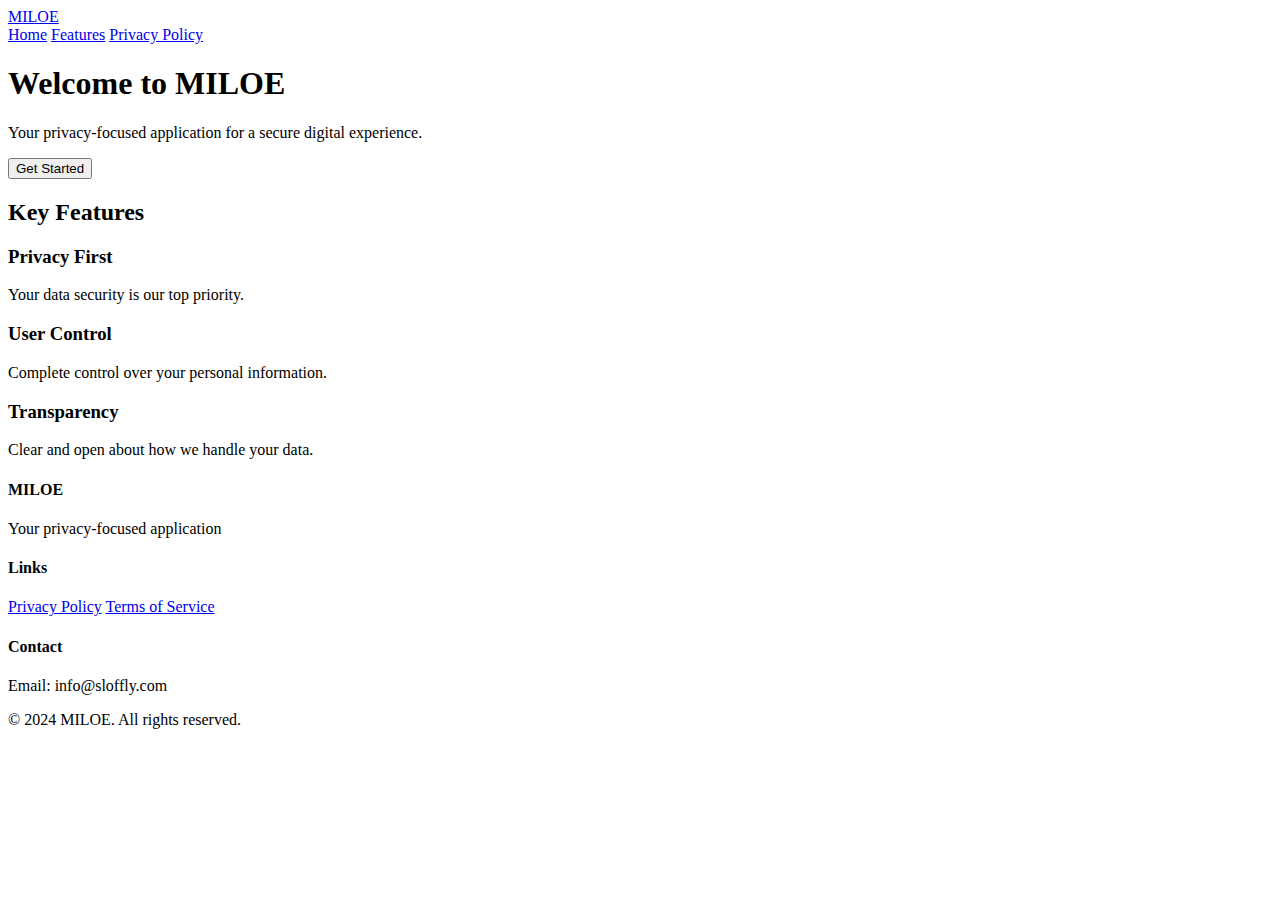
==== index.html @ 0e114477 "1" ====
<!DOCTYPE html>
<html lang="en">
<head>
    <meta charset="UTF-8">
    <meta name="viewport" content="width=device-width, initial-scale=1.0">
    <meta name="description" content="MILOE - Your Privacy-Focused Application">
    <title>MILOE</title>
    
    <!-- Favicon -->
    <link rel="icon" type="image/png" href="favicon.png">
    
    <!-- CSS -->
    <link rel="stylesheet" href="styles.css">
    
    <!-- Fonts -->
    <link rel="preconnect" href="https://fonts.googleapis.com">
    <link rel="preconnect" href="https://fonts.gstatic.com" crossorigin>
    <link href="https://fonts.googleapis.com/css2?family=Inter:wght@400;500;600;700&display=swap" rel="stylesheet">
</head>
<body>
    <div id="app">
        <!-- Navigation -->
        <nav class="navbar">
            <div class="container">
                <a href="/" class="logo">MILOE</a>
                <div class="nav-links">
                    <a href="/" class="active">Home</a>
                    <a href="/features">Features</a>
                    <a href="/privacy-policy.html">Privacy Policy</a>
                </div>
            </div>
        </nav>

        <!-- Main Content -->
        <main>
            <section class="hero">
                <div class="container">
                    <h1>Welcome to MILOE</h1>
                    <p>Your privacy-focused application for a secure digital experience.</p>
                    <button class="cta-button">Get Started</button>
                </div>
            </section>

            <section class="features">
                <div class="container">
                    <h2>Key Features</h2>
                    <div class="feature-grid">
                        <div class="feature-card">
                            <h3>Privacy First</h3>
                            <p>Your data security is our top priority.</p>
                        </div>
                        <div class="feature-card">
                            <h3>User Control</h3>
                            <p>Complete control over your personal information.</p>
                        </div>
                        <div class="feature-card">
                            <h3>Transparency</h3>
                            <p>Clear and open about how we handle your data.</p>
                        </div>
                    </div>
                </div>
            </section>
        </main>

        <!-- Footer -->
        <footer>
            <div class="container">
                <div class="footer-content">
                    <div class="footer-section">
                        <h4>MILOE</h4>
                        <p>Your privacy-focused application</p>
                    </div>
                    <div class="footer-section">
                        <h4>Links</h4>
                        <a href="/privacy-policy.html">Privacy Policy</a>
                        <a href="/terms">Terms of Service</a>
                    </div>
                    <div class="footer-section">
                        <h4>Contact</h4>
                        <p>Email: info@sloffly.com</p>
                    </div>
                </div>
                <div class="footer-bottom">
                    <p>&copy; 2024 MILOE. All rights reserved.</p>
                </div>
            </div>
        </footer>
    </div>

    <!-- JavaScript -->
    <script src="app.js"></script>
</body>
</html>
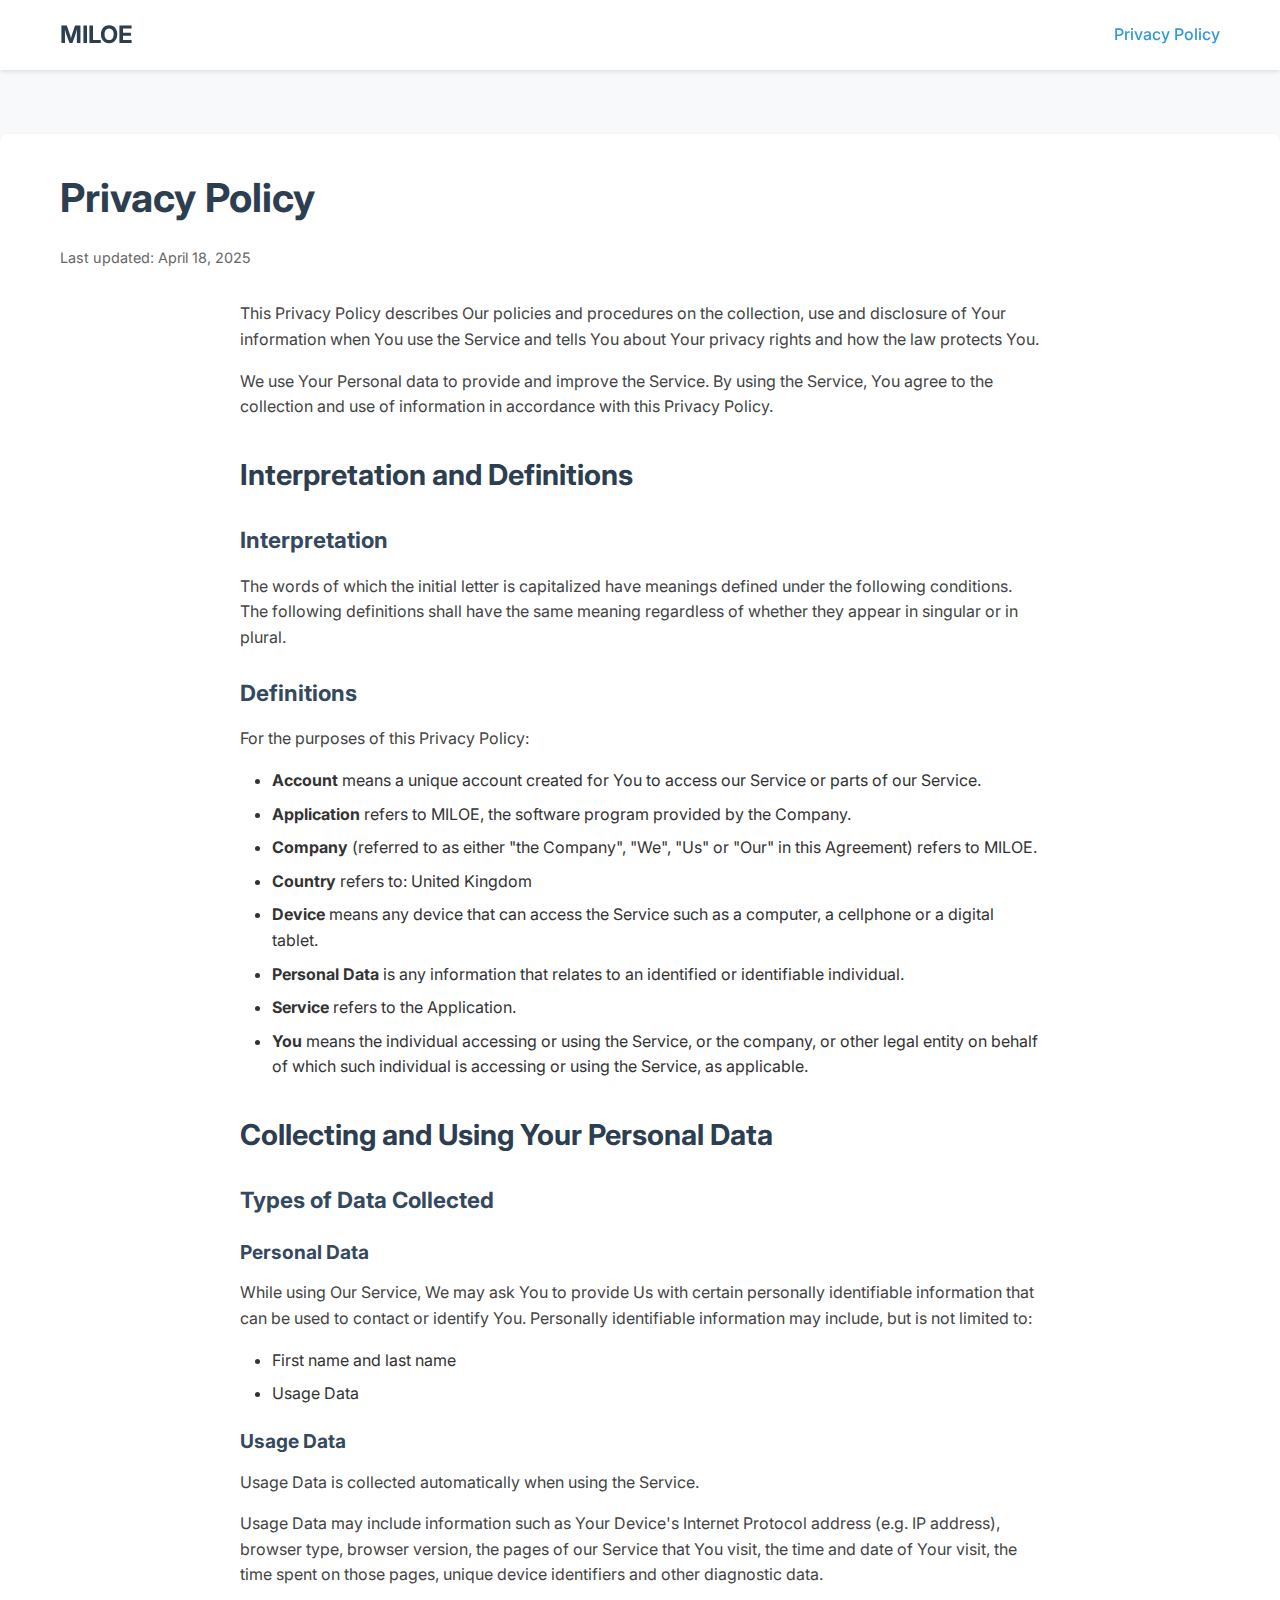
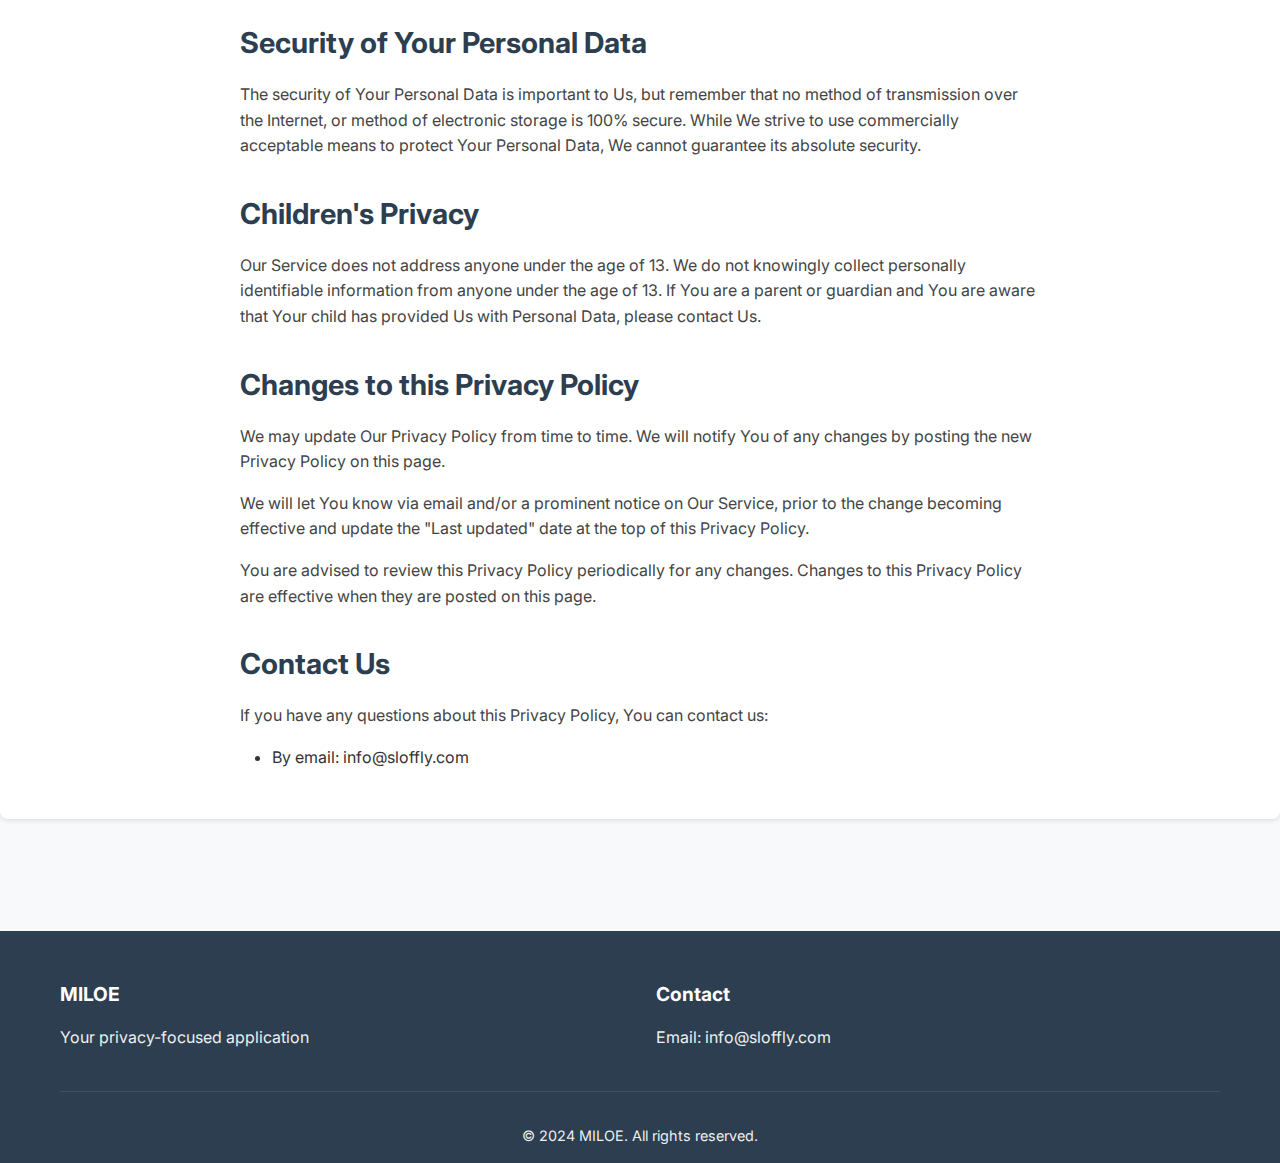
==== commit 1953c0f5: "1" ====
--- a/index.html
+++ b/index.html
@@ -3,8 +3,8 @@
 <head>
     <meta charset="UTF-8">
     <meta name="viewport" content="width=device-width, initial-scale=1.0">
-    <meta name="description" content="MILOE - Your Privacy-Focused Application">
-    <title>MILOE</title>
+    <meta name="description" content="MILOE Privacy Policy - Your privacy is our priority">
+    <title>MILOE - Privacy Policy</title>
     
     <!-- Favicon -->
     <link rel="icon" type="image/png" href="favicon.png">
@@ -24,39 +24,69 @@
             <div class="container">
                 <a href="/" class="logo">MILOE</a>
                 <div class="nav-links">
-                    <a href="/" class="active">Home</a>
-                    <a href="/features">Features</a>
-                    <a href="/privacy-policy.html">Privacy Policy</a>
+                    <a href="#privacy-policy" class="active">Privacy Policy</a>
                 </div>
             </div>
         </nav>
 
         <!-- Main Content -->
         <main>
-            <section class="hero">
+            <section id="privacy-policy" class="privacy-policy">
                 <div class="container">
-                    <h1>Welcome to MILOE</h1>
-                    <p>Your privacy-focused application for a secure digital experience.</p>
-                    <button class="cta-button">Get Started</button>
-                </div>
-            </section>
+                    <h1>Privacy Policy</h1>
+                    <p class="last-updated">Last updated: April 18, 2025</p>
+                    
+                    <div class="policy-content">
+                        <p>This Privacy Policy describes Our policies and procedures on the collection, use and disclosure of Your information when You use the Service and tells You about Your privacy rights and how the law protects You.</p>
+                        
+                        <p>We use Your Personal data to provide and improve the Service. By using the Service, You agree to the collection and use of information in accordance with this Privacy Policy.</p>
 
-            <section class="features">
-                <div class="container">
-                    <h2>Key Features</h2>
-                    <div class="feature-grid">
-                        <div class="feature-card">
-                            <h3>Privacy First</h3>
-                            <p>Your data security is our top priority.</p>
-                        </div>
-                        <div class="feature-card">
-                            <h3>User Control</h3>
-                            <p>Complete control over your personal information.</p>
-                        </div>
-                        <div class="feature-card">
-                            <h3>Transparency</h3>
-                            <p>Clear and open about how we handle your data.</p>
-                        </div>
+                        <h2>Interpretation and Definitions</h2>
+                        <h3>Interpretation</h3>
+                        <p>The words of which the initial letter is capitalized have meanings defined under the following conditions. The following definitions shall have the same meaning regardless of whether they appear in singular or in plural.</p>
+
+                        <h3>Definitions</h3>
+                        <p>For the purposes of this Privacy Policy:</p>
+                        <ul>
+                            <li><strong>Account</strong> means a unique account created for You to access our Service or parts of our Service.</li>
+                            <li><strong>Application</strong> refers to MILOE, the software program provided by the Company.</li>
+                            <li><strong>Company</strong> (referred to as either "the Company", "We", "Us" or "Our" in this Agreement) refers to MILOE.</li>
+                            <li><strong>Country</strong> refers to: United Kingdom</li>
+                            <li><strong>Device</strong> means any device that can access the Service such as a computer, a cellphone or a digital tablet.</li>
+                            <li><strong>Personal Data</strong> is any information that relates to an identified or identifiable individual.</li>
+                            <li><strong>Service</strong> refers to the Application.</li>
+                            <li><strong>You</strong> means the individual accessing or using the Service, or the company, or other legal entity on behalf of which such individual is accessing or using the Service, as applicable.</li>
+                        </ul>
+
+                        <h2>Collecting and Using Your Personal Data</h2>
+                        <h3>Types of Data Collected</h3>
+                        <h4>Personal Data</h4>
+                        <p>While using Our Service, We may ask You to provide Us with certain personally identifiable information that can be used to contact or identify You. Personally identifiable information may include, but is not limited to:</p>
+                        <ul>
+                            <li>First name and last name</li>
+                            <li>Usage Data</li>
+                        </ul>
+
+                        <h4>Usage Data</h4>
+                        <p>Usage Data is collected automatically when using the Service.</p>
+                        <p>Usage Data may include information such as Your Device's Internet Protocol address (e.g. IP address), browser type, browser version, the pages of our Service that You visit, the time and date of Your visit, the time spent on those pages, unique device identifiers and other diagnostic data.</p>
+
+                        <h2>Security of Your Personal Data</h2>
+                        <p>The security of Your Personal Data is important to Us, but remember that no method of transmission over the Internet, or method of electronic storage is 100% secure. While We strive to use commercially acceptable means to protect Your Personal Data, We cannot guarantee its absolute security.</p>
+
+                        <h2>Children's Privacy</h2>
+                        <p>Our Service does not address anyone under the age of 13. We do not knowingly collect personally identifiable information from anyone under the age of 13. If You are a parent or guardian and You are aware that Your child has provided Us with Personal Data, please contact Us.</p>
+
+                        <h2>Changes to this Privacy Policy</h2>
+                        <p>We may update Our Privacy Policy from time to time. We will notify You of any changes by posting the new Privacy Policy on this page.</p>
+                        <p>We will let You know via email and/or a prominent notice on Our Service, prior to the change becoming effective and update the "Last updated" date at the top of this Privacy Policy.</p>
+                        <p>You are advised to review this Privacy Policy periodically for any changes. Changes to this Privacy Policy are effective when they are posted on this page.</p>
+
+                        <h2>Contact Us</h2>
+                        <p>If you have any questions about this Privacy Policy, You can contact us:</p>
+                        <ul>
+                            <li>By email: info@sloffly.com</li>
+                        </ul>
                     </div>
                 </div>
             </section>
@@ -69,11 +99,6 @@
                     <div class="footer-section">
                         <h4>MILOE</h4>
                         <p>Your privacy-focused application</p>
-                    </div>
-                    <div class="footer-section">
-                        <h4>Links</h4>
-                        <a href="/privacy-policy.html">Privacy Policy</a>
-                        <a href="/terms">Terms of Service</a>
                     </div>
                     <div class="footer-section">
                         <h4>Contact</h4>
--- a/styles.css
+++ b/styles.css
@@ -0,0 +1,203 @@
+/* Reset and Base Styles */
+* {
+    margin: 0;
+    padding: 0;
+    box-sizing: border-box;
+}
+
+body {
+    font-family: 'Inter', sans-serif;
+    line-height: 1.6;
+    color: #333;
+    background-color: #f8f9fa;
+}
+
+.container {
+    max-width: 1200px;
+    margin: 0 auto;
+    padding: 0 20px;
+}
+
+/* Navigation */
+.navbar {
+    background-color: #fff;
+    box-shadow: 0 2px 4px rgba(0, 0, 0, 0.1);
+    padding: 1rem 0;
+    position: sticky;
+    top: 0;
+    z-index: 1000;
+}
+
+.navbar .container {
+    display: flex;
+    justify-content: space-between;
+    align-items: center;
+}
+
+.logo {
+    font-size: 1.5rem;
+    font-weight: 700;
+    color: #2c3e50;
+    text-decoration: none;
+}
+
+.nav-links {
+    display: flex;
+    gap: 2rem;
+}
+
+.nav-links a {
+    color: #2c3e50;
+    text-decoration: none;
+    font-weight: 500;
+    transition: color 0.3s ease;
+}
+
+.nav-links a:hover,
+.nav-links a.active {
+    color: #3498db;
+}
+
+/* Main Content */
+main {
+    padding: 2rem 0;
+}
+
+.privacy-policy {
+    background-color: #fff;
+    border-radius: 8px;
+    box-shadow: 0 2px 4px rgba(0, 0, 0, 0.1);
+    padding: 2rem;
+    margin: 2rem 0;
+}
+
+.privacy-policy h1 {
+    color: #2c3e50;
+    margin-bottom: 1rem;
+    font-size: 2.5rem;
+}
+
+.last-updated {
+    color: #666;
+    margin-bottom: 2rem;
+    font-size: 0.9rem;
+}
+
+.policy-content {
+    max-width: 800px;
+    margin: 0 auto;
+}
+
+.policy-content h2 {
+    color: #2c3e50;
+    margin: 2rem 0 1rem;
+    font-size: 1.8rem;
+}
+
+.policy-content h3 {
+    color: #34495e;
+    margin: 1.5rem 0 1rem;
+    font-size: 1.4rem;
+}
+
+.policy-content h4 {
+    color: #34495e;
+    margin: 1.2rem 0 0.8rem;
+    font-size: 1.2rem;
+}
+
+.policy-content p {
+    margin-bottom: 1rem;
+    color: #444;
+}
+
+.policy-content ul {
+    margin: 1rem 0;
+    padding-left: 2rem;
+}
+
+.policy-content li {
+    margin-bottom: 0.5rem;
+}
+
+/* Footer */
+footer {
+    background-color: #2c3e50;
+    color: #fff;
+    padding: 3rem 0 1rem;
+    margin-top: 3rem;
+}
+
+.footer-content {
+    display: grid;
+    grid-template-columns: repeat(auto-fit, minmax(250px, 1fr));
+    gap: 2rem;
+    margin-bottom: 2rem;
+}
+
+.footer-section h4 {
+    color: #fff;
+    margin-bottom: 1rem;
+    font-size: 1.2rem;
+}
+
+.footer-section p {
+    color: #ecf0f1;
+    margin-bottom: 0.5rem;
+}
+
+.footer-section a {
+    color: #ecf0f1;
+    text-decoration: none;
+    display: block;
+    margin-bottom: 0.5rem;
+}
+
+.footer-section a:hover {
+    color: #3498db;
+}
+
+.footer-bottom {
+    text-align: center;
+    padding-top: 2rem;
+    border-top: 1px solid rgba(255, 255, 255, 0.1);
+}
+
+.footer-bottom p {
+    color: #ecf0f1;
+    font-size: 0.9rem;
+}
+
+/* Responsive Design */
+@media (max-width: 768px) {
+    .navbar .container {
+        flex-direction: column;
+        gap: 1rem;
+    }
+
+    .nav-links {
+        flex-direction: column;
+        align-items: center;
+        gap: 1rem;
+    }
+
+    .privacy-policy {
+        padding: 1.5rem;
+    }
+
+    .privacy-policy h1 {
+        font-size: 2rem;
+    }
+
+    .policy-content h2 {
+        font-size: 1.5rem;
+    }
+
+    .policy-content h3 {
+        font-size: 1.2rem;
+    }
+
+    .footer-content {
+        grid-template-columns: 1fr;
+    }
+} 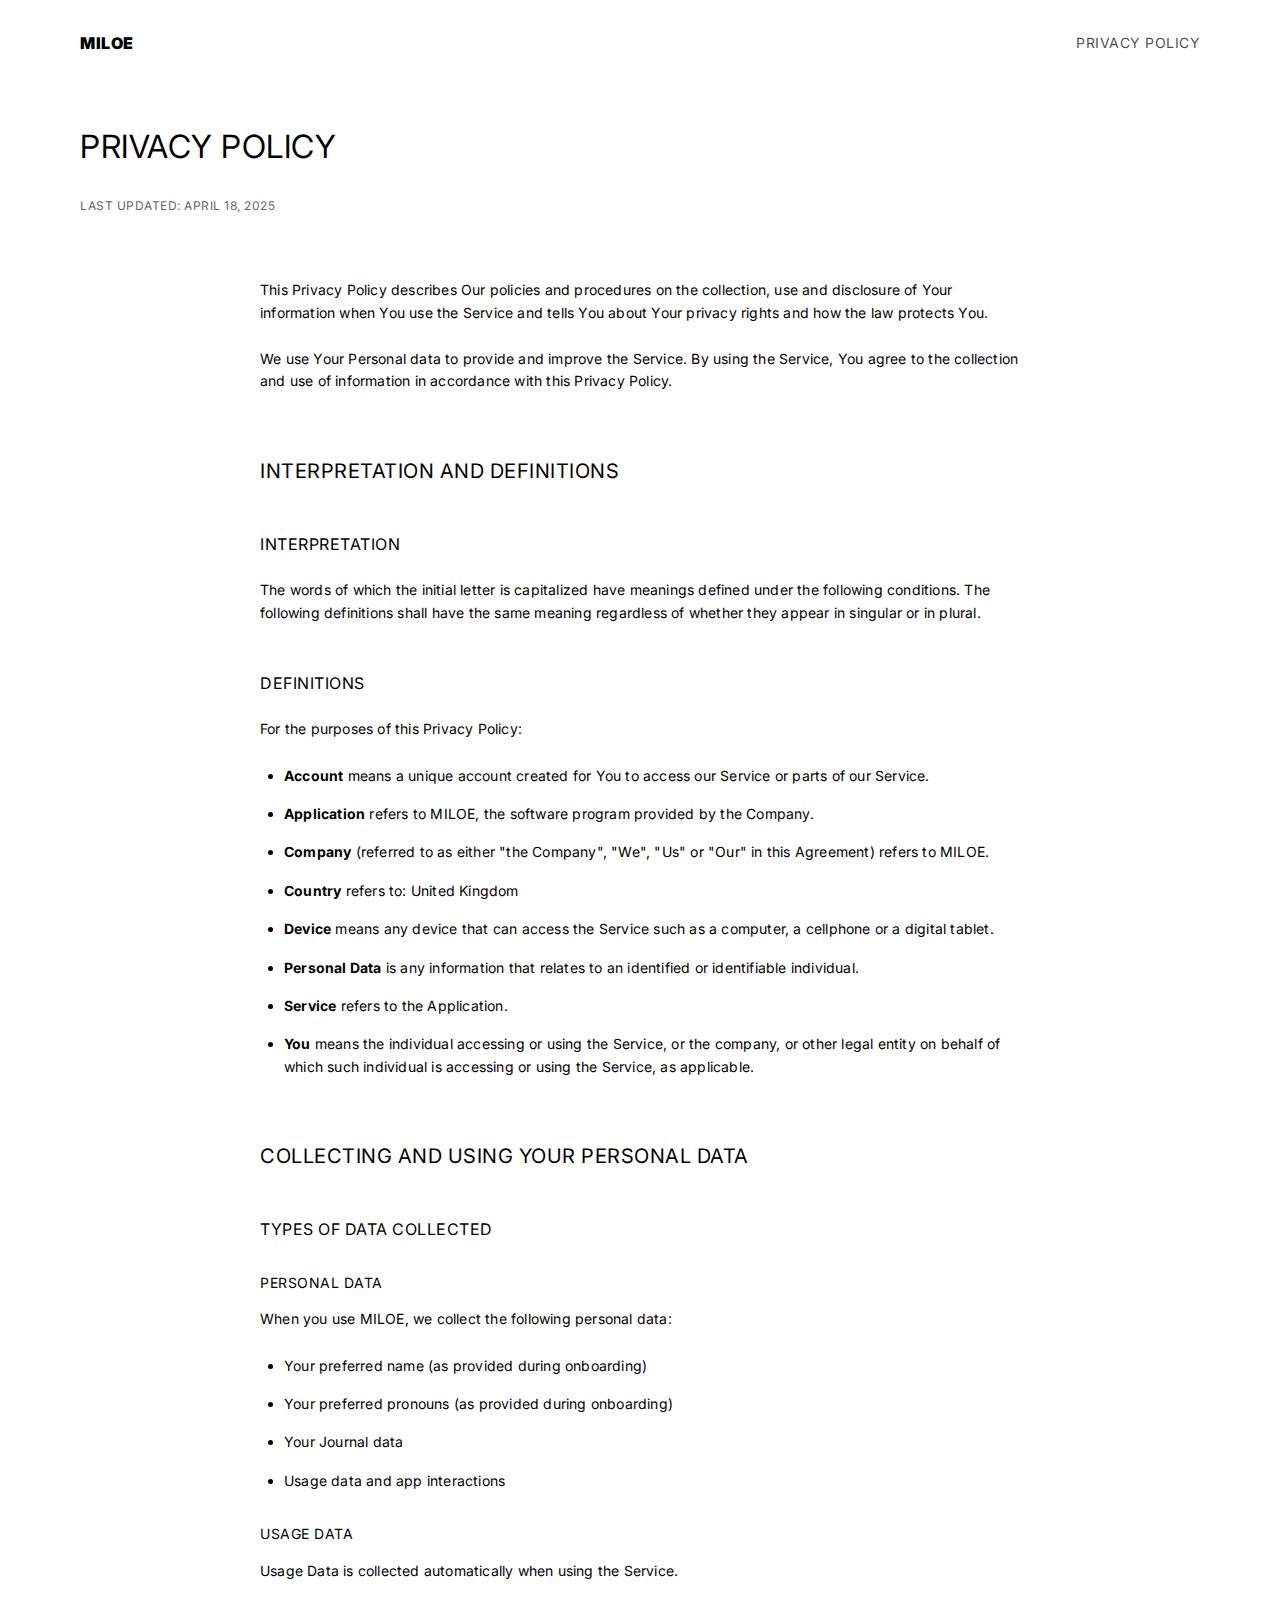
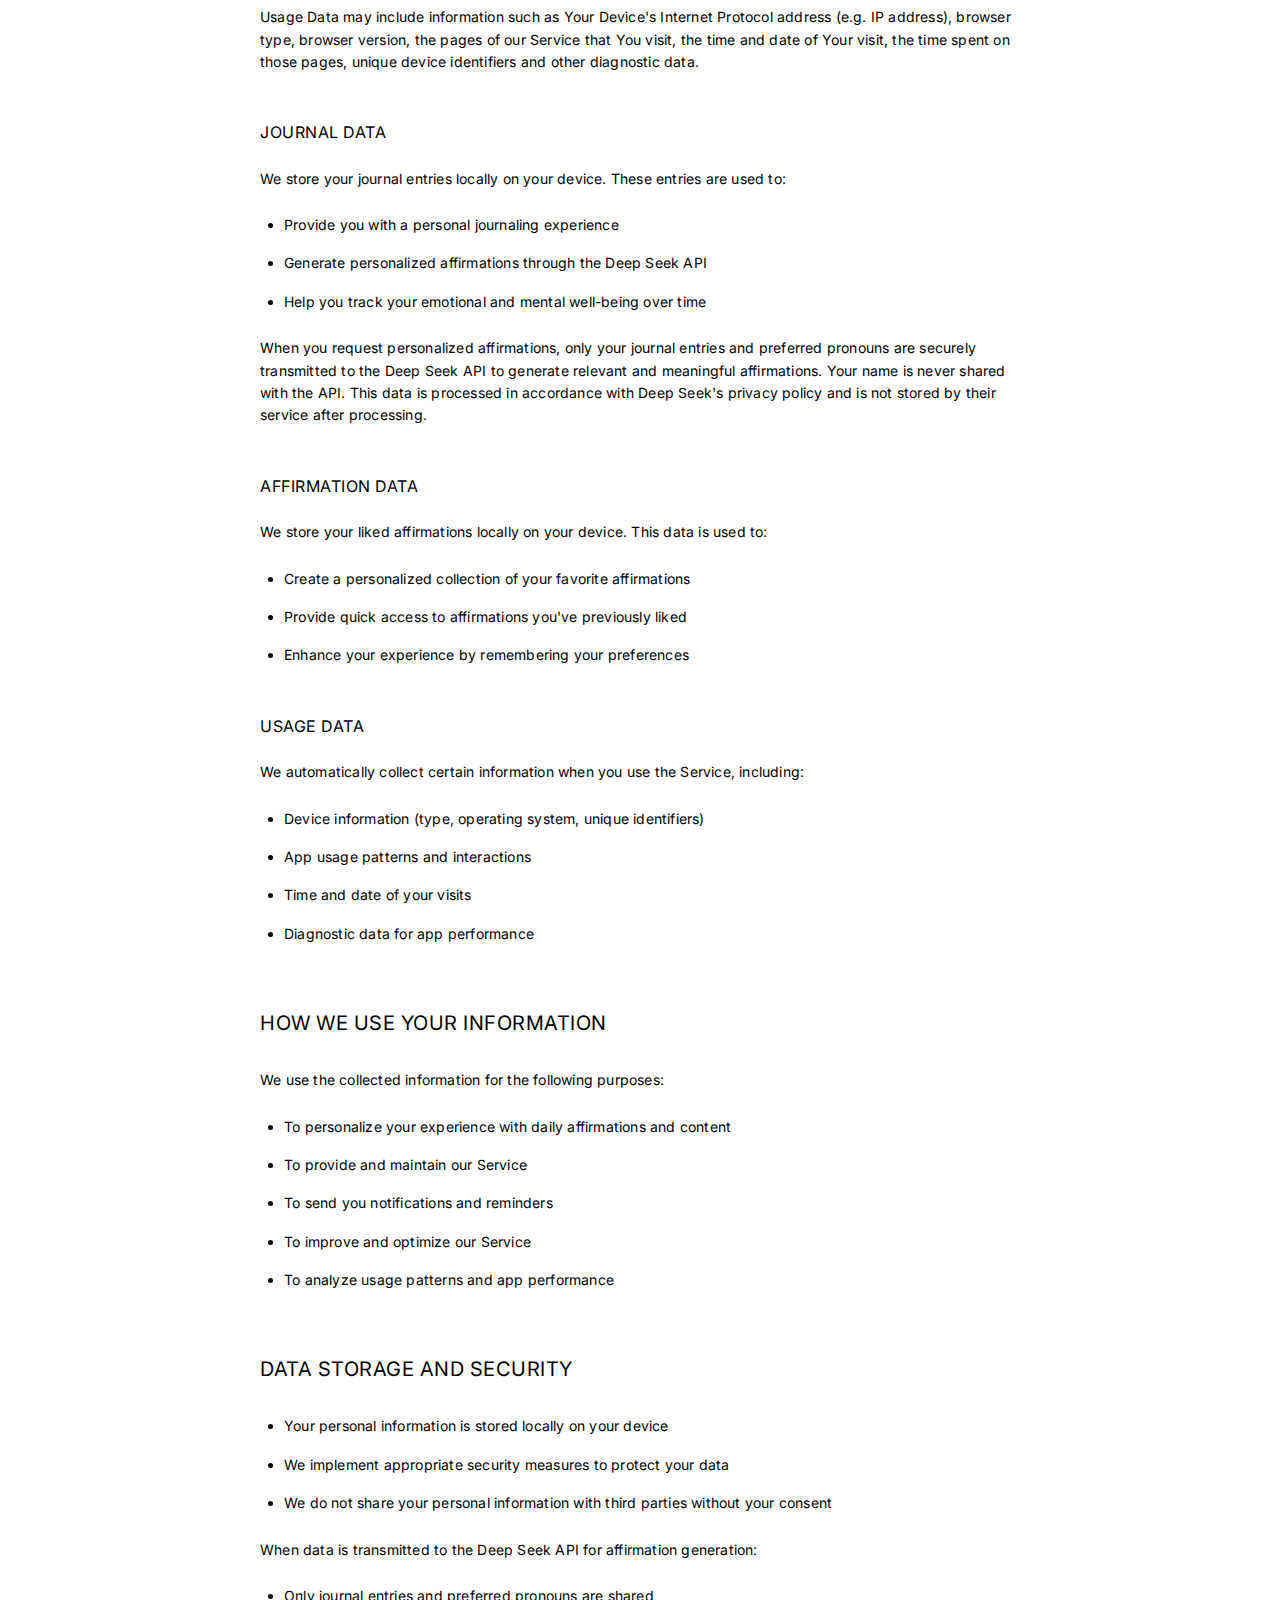
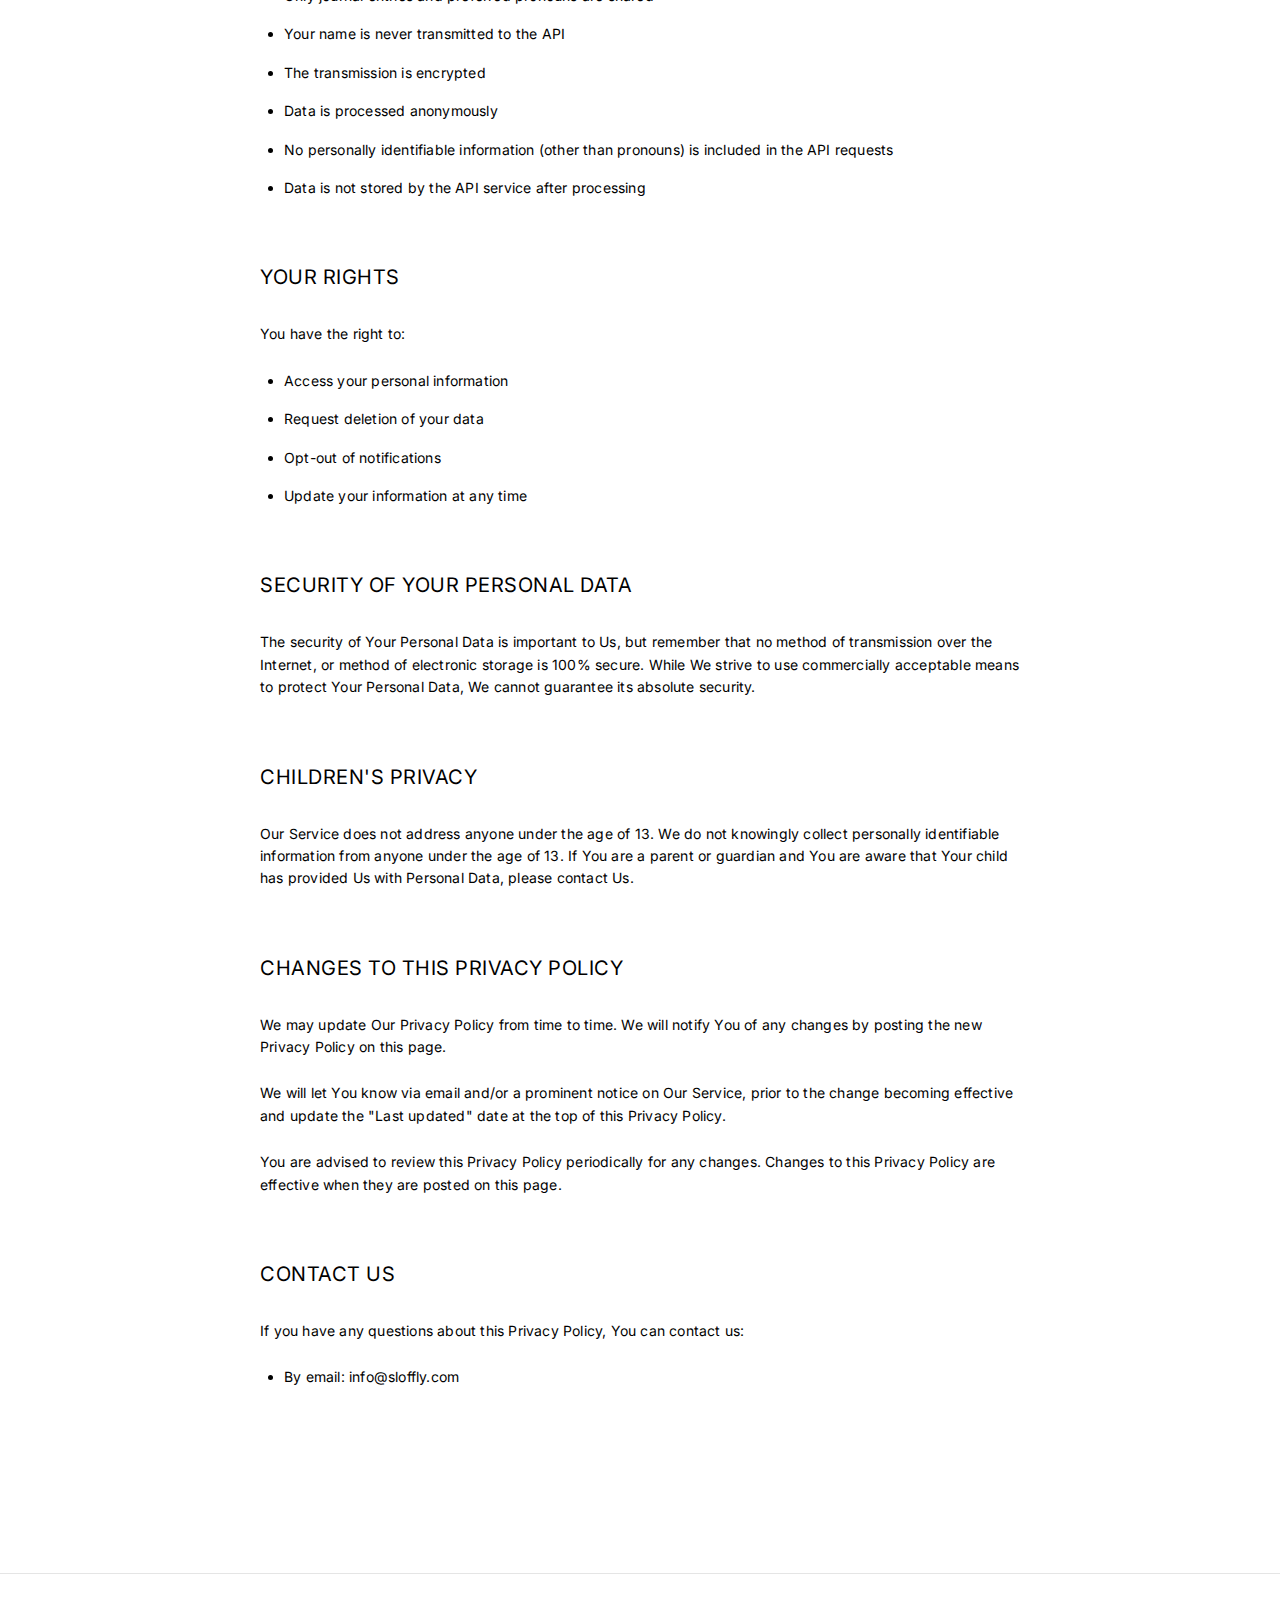
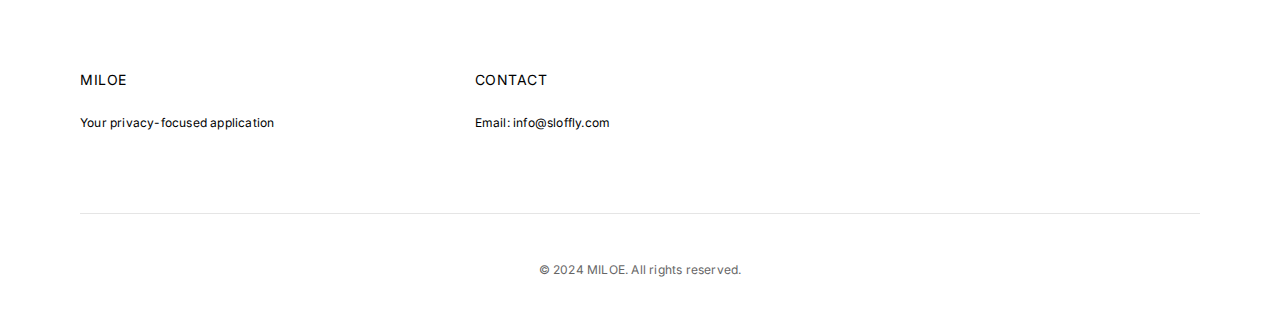
==== commit fd1148a7: "1" ====
--- a/index.html
+++ b/index.html
@@ -61,15 +61,79 @@
                         <h2>Collecting and Using Your Personal Data</h2>
                         <h3>Types of Data Collected</h3>
                         <h4>Personal Data</h4>
-                        <p>While using Our Service, We may ask You to provide Us with certain personally identifiable information that can be used to contact or identify You. Personally identifiable information may include, but is not limited to:</p>
+                        <p>When you use MILOE, we collect the following personal data:</p>
                         <ul>
-                            <li>First name and last name</li>
-                            <li>Usage Data</li>
+                            <li>Your preferred name (as provided during onboarding)</li>
+                            <li>Your preferred pronouns (as provided during onboarding)</li>
+                            <li>Your Journal data</li>
+                            <li>Usage data and app interactions</li>
                         </ul>
 
                         <h4>Usage Data</h4>
                         <p>Usage Data is collected automatically when using the Service.</p>
                         <p>Usage Data may include information such as Your Device's Internet Protocol address (e.g. IP address), browser type, browser version, the pages of our Service that You visit, the time and date of Your visit, the time spent on those pages, unique device identifiers and other diagnostic data.</p>
+
+                        <h3>Journal Data</h3>
+                        <p>We store your journal entries locally on your device. These entries are used to:</p>
+                        <ul>
+                            <li>Provide you with a personal journaling experience</li>
+                            <li>Generate personalized affirmations through the Deep Seek API</li>
+                            <li>Help you track your emotional and mental well-being over time</li>
+                        </ul>
+                        <p>When you request personalized affirmations, only your journal entries and preferred pronouns are securely transmitted to the Deep Seek API to generate relevant and meaningful affirmations. Your name is never shared with the API. This data is processed in accordance with Deep Seek's privacy policy and is not stored by their service after processing.</p>
+
+                        <h3>Affirmation Data</h3>
+                        <p>We store your liked affirmations locally on your device. This data is used to:</p>
+                        <ul>
+                            <li>Create a personalized collection of your favorite affirmations</li>
+                            <li>Provide quick access to affirmations you've previously liked</li>
+                            <li>Enhance your experience by remembering your preferences</li>
+                        </ul>
+
+                        <h3>Usage Data</h3>
+                        <p>We automatically collect certain information when you use the Service, including:</p>
+                        <ul>
+                            <li>Device information (type, operating system, unique identifiers)</li>
+                            <li>App usage patterns and interactions</li>
+                            <li>Time and date of your visits</li>
+                            <li>Diagnostic data for app performance</li>
+                        </ul>
+
+                        <h2>How We Use Your Information</h2>
+                        <p>We use the collected information for the following purposes:</p>
+                        <ul>
+                            <li>To personalize your experience with daily affirmations and content</li>
+                            <li>To provide and maintain our Service</li>
+                            <li>To send you notifications and reminders</li>
+                            <li>To improve and optimize our Service</li>
+                            <li>To analyze usage patterns and app performance</li>
+                        </ul>
+
+                        <h2>Data Storage and Security</h2>
+                        <ul>
+                            <li>Your personal information is stored locally on your device</li>
+                            <li>We implement appropriate security measures to protect your data</li>
+                            <li>We do not share your personal information with third parties without your consent</li>
+                        </ul>
+
+                        <p>When data is transmitted to the Deep Seek API for affirmation generation:</p>
+                        <ul>
+                            <li>Only journal entries and preferred pronouns are shared</li>
+                            <li>Your name is never transmitted to the API</li>
+                            <li>The transmission is encrypted</li>
+                            <li>Data is processed anonymously</li>
+                            <li>No personally identifiable information (other than pronouns) is included in the API requests</li>
+                            <li>Data is not stored by the API service after processing</li>
+                        </ul>
+
+                        <h2>Your Rights</h2>
+                        <p>You have the right to:</p>
+                        <ul>
+                            <li>Access your personal information</li>
+                            <li>Request deletion of your data</li>
+                            <li>Opt-out of notifications</li>
+                            <li>Update your information at any time</li>
+                        </ul>
 
                         <h2>Security of Your Personal Data</h2>
                         <p>The security of Your Personal Data is important to Us, but remember that no method of transmission over the Internet, or method of electronic storage is 100% secure. While We strive to use commercially acceptable means to protect Your Personal Data, We cannot guarantee its absolute security.</p>
--- a/styles.css
+++ b/styles.css
@@ -6,25 +6,28 @@
 }
 
 body {
-    font-family: 'Inter', sans-serif;
-    line-height: 1.6;
-    color: #333;
-    background-color: #f8f9fa;
+    font-family: -apple-system, BlinkMacSystemFont, 'Inter', sans-serif;
+    line-height: 1.4;
+    color: #000;
+    background-color: #fff;
+    -webkit-font-smoothing: antialiased;
+    -moz-osx-font-smoothing: grayscale;
 }
 
 .container {
     max-width: 1200px;
     margin: 0 auto;
-    padding: 0 20px;
+    padding: 0 40px;
 }
 
 /* Navigation */
 .navbar {
     background-color: #fff;
-    box-shadow: 0 2px 4px rgba(0, 0, 0, 0.1);
-    padding: 1rem 0;
-    position: sticky;
+    padding: 2rem 0;
+    position: fixed;
     top: 0;
+    left: 0;
+    right: 0;
     z-index: 1000;
 }
 
@@ -35,52 +38,61 @@
 }
 
 .logo {
-    font-size: 1.5rem;
-    font-weight: 700;
-    color: #2c3e50;
+    font-size: 1rem;
+    font-weight: 900;
+    color: #000;
     text-decoration: none;
+    letter-spacing: 0.5px;
+    text-transform: uppercase;
 }
 
 .nav-links {
     display: flex;
-    gap: 2rem;
+    gap: 3rem;
 }
 
 .nav-links a {
-    color: #2c3e50;
+    color: #000;
     text-decoration: none;
-    font-weight: 500;
-    transition: color 0.3s ease;
+    font-weight: 400;
+    font-size: 0.875rem;
+    letter-spacing: 0.5px;
+    text-transform: uppercase;
+    transition: opacity 0.2s ease;
 }
 
 .nav-links a:hover,
 .nav-links a.active {
-    color: #3498db;
+    opacity: 0.7;
 }
 
 /* Main Content */
 main {
-    padding: 2rem 0;
+    padding: 8rem 0 4rem;
 }
 
 .privacy-policy {
     background-color: #fff;
-    border-radius: 8px;
-    box-shadow: 0 2px 4px rgba(0, 0, 0, 0.1);
-    padding: 2rem;
-    margin: 2rem 0;
+    padding: 0;
+    margin: 0;
 }
 
 .privacy-policy h1 {
-    color: #2c3e50;
-    margin-bottom: 1rem;
-    font-size: 2.5rem;
+    color: #000;
+    margin-bottom: 2rem;
+    font-size: 2rem;
+    font-weight: 400;
+    letter-spacing: 0.5px;
+    line-height: 1.2;
+    text-transform: uppercase;
 }
 
 .last-updated {
     color: #666;
-    margin-bottom: 2rem;
-    font-size: 0.9rem;
+    margin-bottom: 4rem;
+    font-size: 0.75rem;
+    letter-spacing: 0.5px;
+    text-transform: uppercase;
 }
 
 .policy-content {
@@ -89,115 +101,161 @@
 }
 
 .policy-content h2 {
-    color: #2c3e50;
+    color: #000;
+    margin: 4rem 0 2rem;
+    font-size: 1.25rem;
+    font-weight: 400;
+    letter-spacing: 0.5px;
+    text-transform: uppercase;
+}
+
+.policy-content h3 {
+    color: #000;
+    margin: 3rem 0 1.5rem;
+    font-size: 1rem;
+    font-weight: 400;
+    letter-spacing: 0.5px;
+    text-transform: uppercase;
+}
+
+.policy-content h4 {
+    color: #000;
     margin: 2rem 0 1rem;
-    font-size: 1.8rem;
-}
-
-.policy-content h3 {
-    color: #34495e;
-    margin: 1.5rem 0 1rem;
-    font-size: 1.4rem;
-}
-
-.policy-content h4 {
-    color: #34495e;
-    margin: 1.2rem 0 0.8rem;
-    font-size: 1.2rem;
+    font-size: 0.875rem;
+    font-weight: 400;
+    letter-spacing: 0.5px;
+    text-transform: uppercase;
 }
 
 .policy-content p {
+    margin-bottom: 1.5rem;
+    color: #000;
+    font-size: 0.875rem;
+    line-height: 1.6;
+    letter-spacing: 0.2px;
+}
+
+.policy-content ul {
+    margin: 1.5rem 0;
+    padding-left: 1.5rem;
+}
+
+.policy-content li {
     margin-bottom: 1rem;
-    color: #444;
-}
-
-.policy-content ul {
-    margin: 1rem 0;
-    padding-left: 2rem;
-}
-
-.policy-content li {
-    margin-bottom: 0.5rem;
+    color: #000;
+    font-size: 0.875rem;
+    line-height: 1.6;
+    letter-spacing: 0.2px;
 }
 
 /* Footer */
 footer {
-    background-color: #2c3e50;
-    color: #fff;
-    padding: 3rem 0 1rem;
-    margin-top: 3rem;
+    background-color: #fff;
+    color: #000;
+    padding: 6rem 0 3rem;
+    margin-top: 6rem;
+    border-top: 1px solid #e5e5e5;
 }
 
 .footer-content {
     display: grid;
-    grid-template-columns: repeat(auto-fit, minmax(250px, 1fr));
-    gap: 2rem;
-    margin-bottom: 2rem;
+    grid-template-columns: repeat(3, 1fr);
+    gap: 4rem;
+    margin-bottom: 4rem;
 }
 
 .footer-section h4 {
-    color: #fff;
+    color: #000;
+    margin-bottom: 1.5rem;
+    font-size: 0.875rem;
+    font-weight: 400;
+    letter-spacing: 0.5px;
+    text-transform: uppercase;
+}
+
+.footer-section p {
+    color: #000;
     margin-bottom: 1rem;
-    font-size: 1.2rem;
-}
-
-.footer-section p {
-    color: #ecf0f1;
-    margin-bottom: 0.5rem;
+    font-size: 0.75rem;
+    line-height: 1.6;
+    letter-spacing: 0.2px;
 }
 
 .footer-section a {
-    color: #ecf0f1;
+    color: #000;
     text-decoration: none;
     display: block;
-    margin-bottom: 0.5rem;
+    margin-bottom: 1rem;
+    font-size: 0.75rem;
+    letter-spacing: 0.2px;
+    transition: opacity 0.2s ease;
 }
 
 .footer-section a:hover {
-    color: #3498db;
+    opacity: 0.7;
 }
 
 .footer-bottom {
     text-align: center;
-    padding-top: 2rem;
-    border-top: 1px solid rgba(255, 255, 255, 0.1);
+    padding-top: 3rem;
+    border-top: 1px solid #e5e5e5;
 }
 
 .footer-bottom p {
-    color: #ecf0f1;
-    font-size: 0.9rem;
+    color: #666;
+    font-size: 0.75rem;
+    letter-spacing: 0.2px;
 }
 
 /* Responsive Design */
 @media (max-width: 768px) {
-    .navbar .container {
-        flex-direction: column;
-        gap: 1rem;
+    .container {
+        padding: 0 20px;
+    }
+
+    .navbar {
+        padding: 1.5rem 0;
     }
 
     .nav-links {
         flex-direction: column;
-        align-items: center;
-        gap: 1rem;
-    }
-
-    .privacy-policy {
-        padding: 1.5rem;
-    }
-
+        align-items: flex-start;
+        gap: 1.5rem;
+    }
+
+    main {
+        padding: 6rem 0 3rem;
+    }
+
+    .privacy-policy h1 {
+        font-size: 1.75rem;
+    }
+
+    .policy-content h2 {
+        font-size: 1.125rem;
+    }
+
+    .policy-content h3 {
+        font-size: 0.875rem;
+    }
+
+    .footer-content {
+        grid-template-columns: 1fr;
+        gap: 3rem;
+    }
+}
+
+/* Lissoni-style spacing and typography */
+@media (min-width: 768px) {
+    .container {
+        padding: 0 40px;
+    }
+    
     .privacy-policy h1 {
         font-size: 2rem;
     }
-
-    .policy-content h2 {
-        font-size: 1.5rem;
-    }
-
-    .policy-content h3 {
-        font-size: 1.2rem;
-    }
-
-    .footer-content {
-        grid-template-columns: 1fr;
+    
+    .policy-content {
+        padding: 0 20px;
     }
 } 